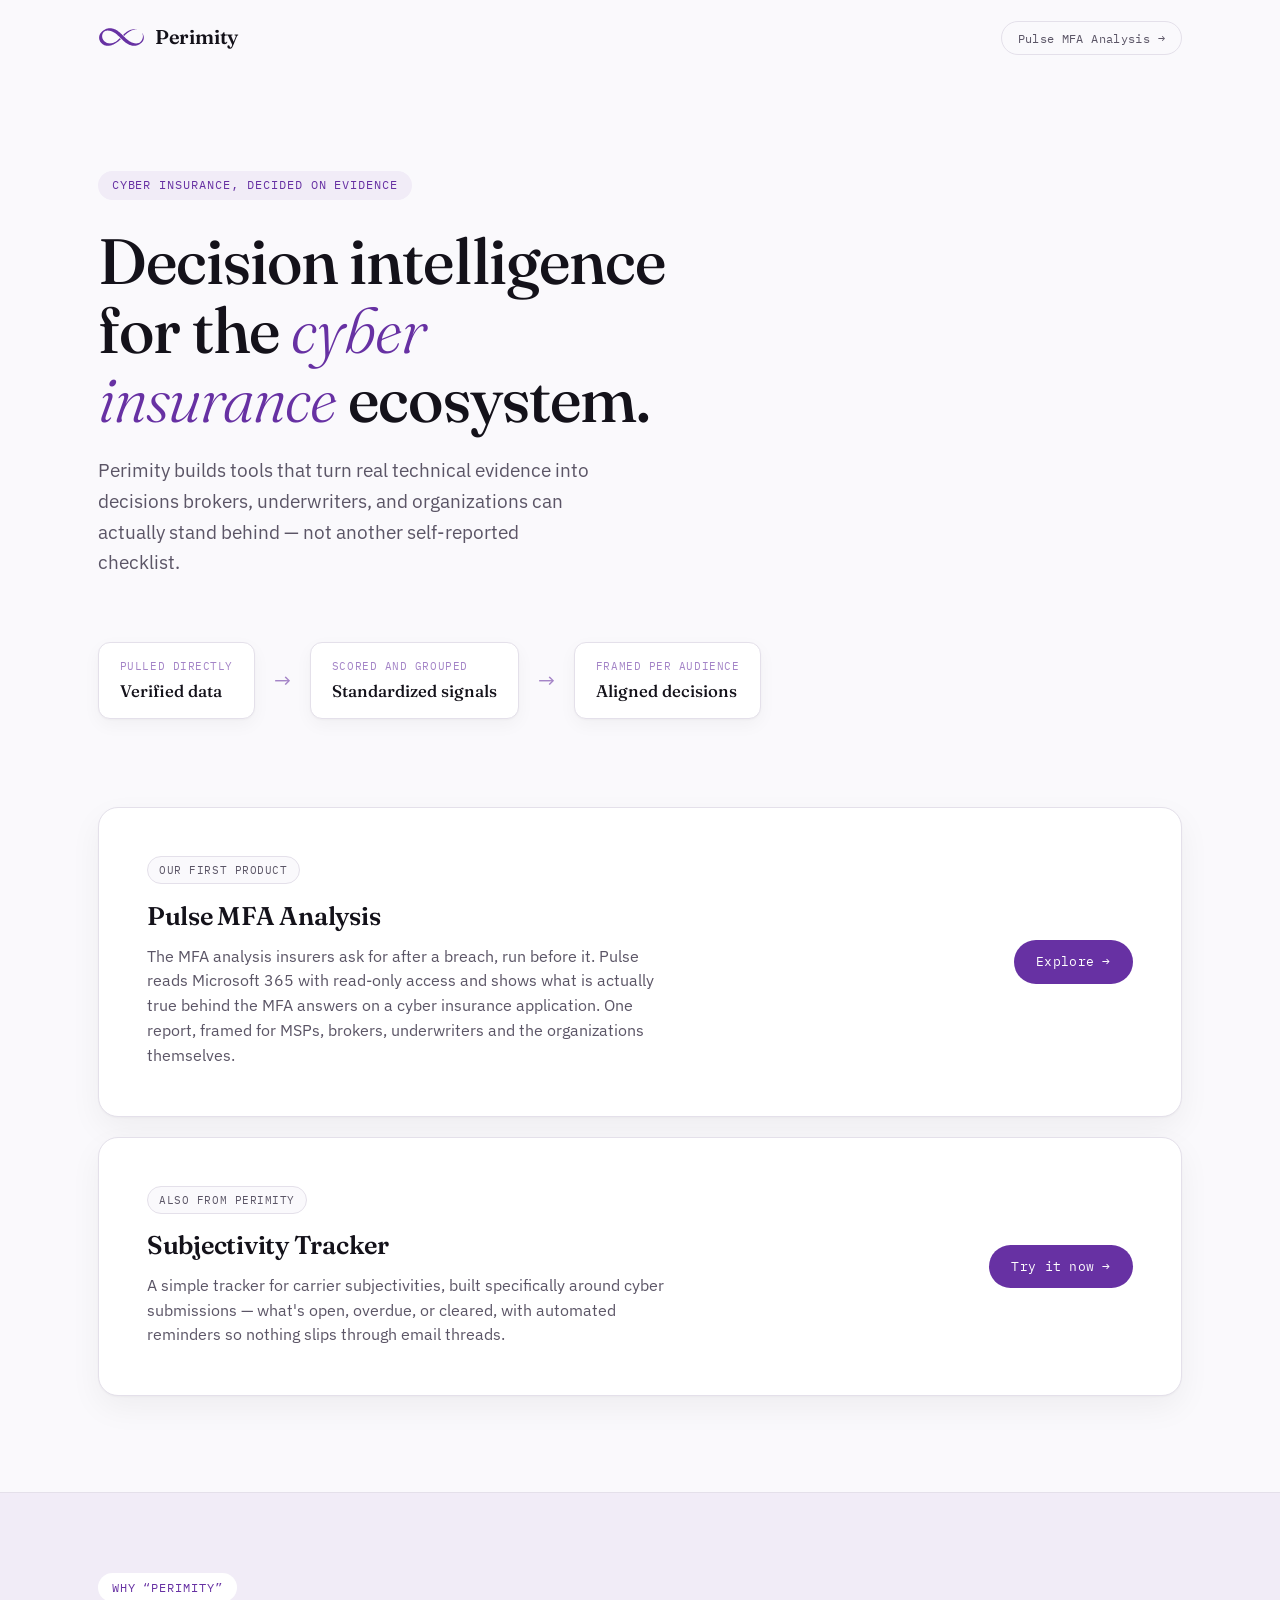
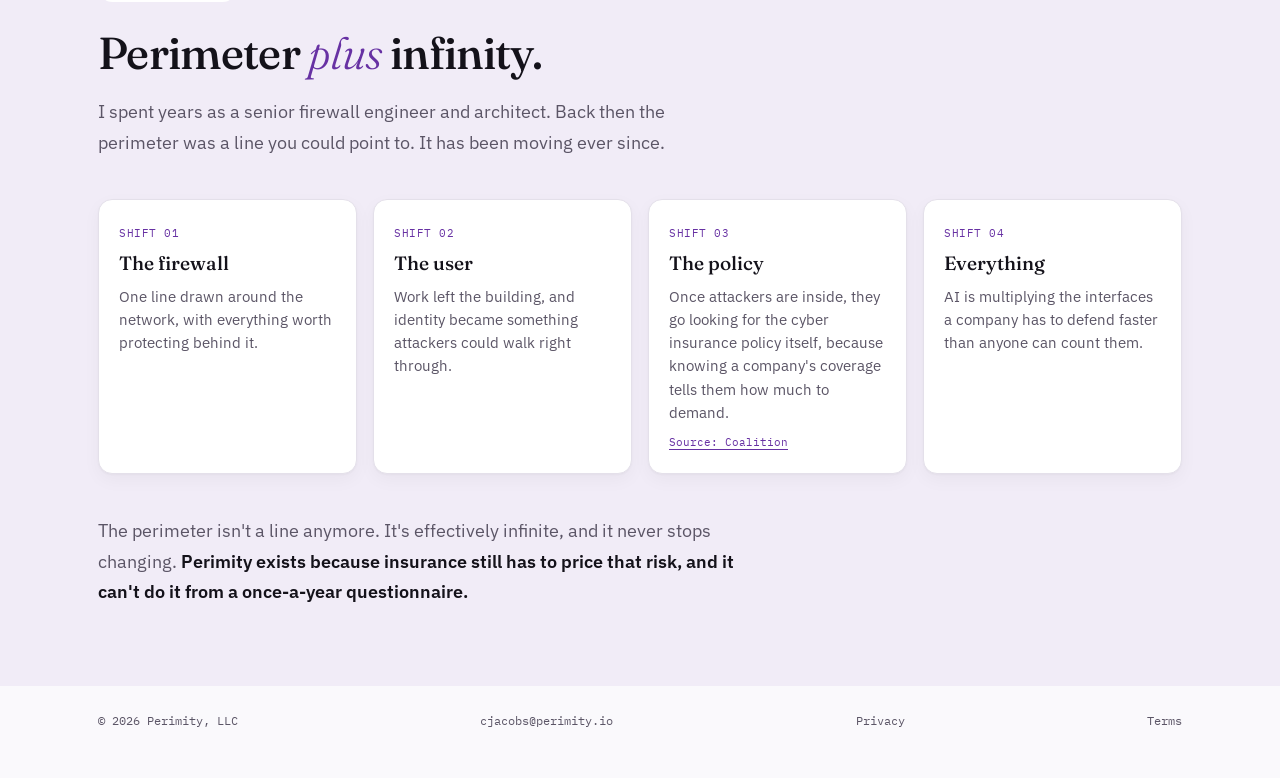
==== index.html @ bc324560 "Add privacy statement and terms of service pages perimity.io/privacy and perimity.io/terms, for the " ====
<!DOCTYPE html>
<html lang="en">
<head>
<meta charset="UTF-8">
<meta name="viewport" content="width=device-width, initial-scale=1.0">
<title>Perimity — Decision intelligence for the cyber insurance ecosystem</title>
<meta name="description" content="Perimity builds decision intelligence products for the cyber insurance ecosystem. Our first product is Pulse.">
<link rel="icon" type="image/svg+xml" href="assets/favicon.svg">
<link rel="preconnect" href="https://fonts.googleapis.com">
<link href="https://fonts.googleapis.com/css2?family=Fraunces:ital,opsz,wght@0,9..144,300;0,9..144,500;0,9..144,600;1,9..144,300&family=IBM+Plex+Sans:wght@400;500;600&family=IBM+Plex+Mono:wght@500;600&display=swap" rel="stylesheet">
<style>
  :root {
    --color-bg: #faf9fc;
    --color-surface: #ffffff;
    --color-ink: #14121a;
    --color-ink-soft: #5b5566;
    --color-purple-deep: #6731a3;
    --color-purple-light: #a484c7;
    --color-purple-wash: #f1ecf7;
    --color-line: #e4e0ea;
    --color-good: #2fae6b;

    --font-display: "Fraunces", Georgia, serif;
    --font-body: "IBM Plex Sans", -apple-system, sans-serif;
    --font-mono: "IBM Plex Mono", ui-monospace, monospace;
  }

  * { box-sizing: border-box; margin: 0; padding: 0; }

  html { scroll-behavior: smooth; }

  body {
    background: var(--color-bg);
    color: var(--color-ink);
    font-family: var(--font-body);
    line-height: 1.5;
    -webkit-font-smoothing: antialiased;
  }

  a { color: inherit; }

  :focus-visible {
    outline: 2px solid var(--color-purple-deep);
    outline-offset: 2px;
  }

  @media (prefers-reduced-motion: reduce) {
    * { animation: none !important; transition: none !important; }
  }

  /* ---------------- Header ---------------- */

  header {
    display: flex;
    align-items: center;
    justify-content: space-between;
    padding: 1.4rem clamp(1.25rem, 4vw, 3rem);
    max-width: 1180px;
    margin-inline: auto;
  }

  .brand {
    display: flex;
    align-items: center;
    gap: 0.55rem;
    text-decoration: none;
  }

  .brand-mark { width: 48px; height: 20px; display: block; }

  .brand-name {
    font-family: var(--font-display);
    font-weight: 600;
    font-size: 1.25rem;
    letter-spacing: -0.01em;
  }

  nav a {
    font-family: var(--font-mono);
    font-size: 0.78rem;
    letter-spacing: 0.03em;
    text-decoration: none;
    color: var(--color-ink-soft);
    padding: 0.5rem 1rem;
    border: 1px solid var(--color-line);
    border-radius: 999px;
    transition: border-color 0.15s ease, color 0.15s ease;
  }

  nav a:hover {
    border-color: var(--color-purple-light);
    color: var(--color-purple-deep);
  }

  /* ---------------- Hero ---------------- */

  .hero {
    max-width: 1180px;
    margin-inline: auto;
    padding: clamp(3rem, 8vw, 6rem) clamp(1.25rem, 4vw, 3rem) clamp(2rem, 5vw, 3.5rem);
  }

  .eyebrow {
    display: inline-block;
    font-family: var(--font-mono);
    font-size: 0.75rem;
    letter-spacing: 0.08em;
    text-transform: uppercase;
    color: var(--color-purple-deep);
    background: var(--color-purple-wash);
    padding: 0.35rem 0.85rem;
    border-radius: 999px;
    margin-bottom: 1.6rem;
  }

  h1 {
    font-family: var(--font-display);
    font-weight: 500;
    font-size: clamp(2.4rem, 6vw, 4rem);
    line-height: 1.08;
    letter-spacing: -0.015em;
    max-width: 14ch;
  }

  h1 em {
    font-style: italic;
    font-weight: 300;
    color: var(--color-purple-deep);
  }

  .hero-sub {
    margin-top: 1.4rem;
    font-size: clamp(1.05rem, 1.6vw, 1.2rem);
    color: var(--color-ink-soft);
    max-width: 46ch;
    line-height: 1.6;
  }

  /* ---------------- Signature flow diagram ---------------- */

  .flow {
    margin-top: clamp(2.5rem, 6vw, 4rem);
    display: flex;
    align-items: center;
    gap: clamp(0.5rem, 2vw, 1.2rem);
    flex-wrap: wrap;
  }

  .flow-step {
    background: var(--color-surface);
    border: 1px solid var(--color-line);
    border-radius: 12px;
    padding: 0.9rem 1.3rem;
    box-shadow: 0 1px 2px rgba(20,18,26,0.03), 0 6px 18px rgba(20,18,26,0.04);
  }

  .flow-step p:first-child {
    font-family: var(--font-mono);
    font-size: 0.68rem;
    letter-spacing: 0.05em;
    text-transform: uppercase;
    color: var(--color-purple-light);
    margin-bottom: 0.3rem;
  }

  .flow-step p:last-child {
    font-family: var(--font-display);
    font-weight: 500;
    font-size: 1.05rem;
    color: var(--color-ink);
  }

  .flow-arrow {
    color: var(--color-purple-light);
    font-size: 1.3rem;
    flex-shrink: 0;
  }

  /* ---------------- Product section ---------------- */

  .product-section {
    max-width: 1180px;
    margin-inline: auto;
    padding: clamp(1rem, 4vw, 2rem) clamp(1.25rem, 4vw, 3rem) clamp(4rem, 8vw, 6rem);
  }

  .product-card {
    background: var(--color-surface);
    border: 1px solid var(--color-line);
    border-radius: 20px;
    padding: clamp(1.8rem, 4vw, 3rem);
    display: grid;
    grid-template-columns: 1fr auto;
    align-items: center;
    gap: clamp(1rem, 3vw, 2.2rem);
    box-shadow: 0 1px 2px rgba(20,18,26,0.03), 0 12px 32px rgba(20,18,26,0.05);
  }

  .product-card + .product-card {
    margin-top: 1.25rem;
  }

  .product-badge {
    display: inline-block;
    font-family: var(--font-mono);
    font-size: 0.68rem;
    letter-spacing: 0.05em;
    text-transform: uppercase;
    color: var(--color-ink-soft);
    background: var(--color-bg);
    border: 1px solid var(--color-line);
    padding: 0.3rem 0.7rem;
    border-radius: 999px;
    white-space: nowrap;
    margin-bottom: 0.8rem;
  }

  .product-copy h2 {
    font-family: var(--font-display);
    font-weight: 600;
    font-size: 1.6rem;
    letter-spacing: -0.01em;
  }

  .product-copy p {
    margin-top: 0.5rem;
    color: var(--color-ink-soft);
    max-width: 52ch;
    line-height: 1.55;
  }

  .cta {
    display: inline-flex;
    align-items: center;
    gap: 0.4rem;
    font-family: var(--font-mono);
    font-size: 0.82rem;
    letter-spacing: 0.02em;
    text-decoration: none;
    color: #fff;
    background: var(--color-purple-deep);
    padding: 0.75rem 1.4rem;
    border-radius: 999px;
    white-space: nowrap;
    transition: background 0.15s ease, transform 0.15s ease;
  }

  .cta:hover {
    background: #57298a;
    transform: translateY(-1px);
  }

  @media (max-width: 700px) {
    .product-card {
      grid-template-columns: 1fr;
      text-align: left;
    }
    .cta { justify-self: start; }
  }

  /* ---------------- Why Perimity ---------------- */

  .story {
    background: var(--color-purple-wash);
    border-top: 1px solid var(--color-line);
  }

  .story-inner {
    max-width: 1180px;
    margin-inline: auto;
    padding: clamp(3rem, 7vw, 5rem) clamp(1.25rem, 4vw, 3rem);
  }

  .story .eyebrow { background: var(--color-surface); }

  .story h2 {
    font-family: var(--font-display);
    font-weight: 500;
    font-size: clamp(1.9rem, 4.5vw, 2.8rem);
    line-height: 1.1;
    letter-spacing: -0.015em;
  }

  .story h2 em {
    font-style: italic;
    font-weight: 300;
    color: var(--color-purple-deep);
  }

  .story-text {
    margin-top: 1.2rem;
    font-size: clamp(1.02rem, 1.5vw, 1.15rem);
    color: var(--color-ink-soft);
    max-width: 58ch;
    line-height: 1.65;
  }

  .story-text strong { color: var(--color-ink); font-weight: 600; }

  .shifts + .story-text { margin-top: clamp(1.8rem, 4vw, 2.6rem); }

  .shifts {
    list-style: none;
    margin-top: clamp(1.8rem, 4vw, 2.6rem);
    display: grid;
    grid-template-columns: repeat(4, 1fr);
    gap: 1rem;
  }

  .shift {
    background: var(--color-surface);
    border: 1px solid var(--color-line);
    border-radius: 14px;
    padding: 1.2rem 1.25rem 1.3rem;
    box-shadow: 0 1px 2px rgba(20,18,26,0.03), 0 6px 18px rgba(20,18,26,0.04);
  }

  .shift-num {
    font-family: var(--font-mono);
    font-size: 0.68rem;
    letter-spacing: 0.05em;
    text-transform: uppercase;
    color: var(--color-purple-deep);
  }

  .shift h3 {
    font-family: var(--font-display);
    font-weight: 500;
    font-size: 1.2rem;
    margin-top: 0.35rem;
  }

  .shift p {
    margin-top: 0.45rem;
    font-size: 0.94rem;
    color: var(--color-ink-soft);
    line-height: 1.55;
  }

  .shift-source {
    display: inline-block;
    margin-top: 0.6rem;
    font-family: var(--font-mono);
    font-size: 0.7rem;
    color: var(--color-purple-deep);
    text-underline-offset: 3px;
  }

  @media (max-width: 960px) {
    .shifts { grid-template-columns: repeat(2, 1fr); }
  }

  @media (max-width: 560px) {
    .shifts { grid-template-columns: 1fr; }
  }

  /* ---------------- Footer ---------------- */

  footer {
    max-width: 1180px;
    margin-inline: auto;
    padding: 1.6rem clamp(1.25rem, 4vw, 3rem) 3rem;
    display: flex;
    align-items: center;
    justify-content: space-between;
    flex-wrap: wrap;
    gap: 0.8rem;
    font-family: var(--font-mono);
    font-size: 0.76rem;
    color: var(--color-ink-soft);
  }

  footer a {
    text-decoration: none;
    color: var(--color-ink-soft);
    transition: color 0.15s ease;
  }

  footer a:hover { color: var(--color-purple-deep); }
</style>
</head>
<body>

  <header>
    <a class="brand" href="#">
      <img class="brand-mark" src="assets/perimity-mark.svg" alt="" width="48" height="20">
      <span class="brand-name">Perimity</span>
    </a>
    <nav>
      <a href="pulse/mfa-analysis/">Pulse MFA Analysis →</a>
    </nav>
  </header>

  <section class="hero">
    <span class="eyebrow">Cyber insurance, decided on evidence</span>
    <h1>Decision intelligence for the <em>cyber insurance</em> ecosystem.</h1>
    <p class="hero-sub">
      Perimity builds tools that turn real technical evidence into decisions brokers, underwriters,
      and organizations can actually stand behind — not another self-reported checklist.
    </p>

    <div class="flow" aria-label="How Perimity works: verified data becomes standardized signals, framed for each decision">
      <div class="flow-step">
        <p>Pulled directly</p>
        <p>Verified data</p>
      </div>
      <span class="flow-arrow" aria-hidden="true">→</span>
      <div class="flow-step">
        <p>Scored and grouped</p>
        <p>Standardized signals</p>
      </div>
      <span class="flow-arrow" aria-hidden="true">→</span>
      <div class="flow-step">
        <p>Framed per audience</p>
        <p>Aligned decisions</p>
      </div>
    </div>
  </section>

  <section class="product-section">
    <div class="product-card">
      <div class="product-copy">
        <span class="product-badge">Our first product</span>
        <h2>Pulse MFA Analysis</h2>
        <p>
          The MFA analysis insurers ask for after a breach, run before it. Pulse reads
          Microsoft 365 with read-only access and shows what is actually true behind the MFA
          answers on a cyber insurance application. One report, framed for MSPs, brokers,
          underwriters and the organizations themselves.
        </p>
      </div>
      <a class="cta" href="pulse/mfa-analysis/">Explore →</a>
    </div>

    <div class="product-card">
      <div class="product-copy">
        <span class="product-badge">Also from Perimity</span>
        <h2>Subjectivity Tracker</h2>
        <p>
          A simple tracker for carrier subjectivities, built specifically around cyber
          submissions — what's open, overdue, or cleared, with automated reminders so
          nothing slips through email threads.
        </p>
      </div>
      <a class="cta" href="https://tracker.perimity.io" target="_blank" rel="noopener">Try it now →</a>
    </div>
  </section>

  <section class="story" id="why-perimity">
    <div class="story-inner">
      <span class="eyebrow">Why &ldquo;Perimity&rdquo;</span>
      <h2>Perimeter <em>plus</em> infinity.</h2>
      <p class="story-text">
        I spent years as a senior firewall engineer and architect. Back then the perimeter was a
        line you could point to. It has been moving ever since.
      </p>

      <ol class="shifts">
        <li class="shift">
          <span class="shift-num">Shift 01</span>
          <h3>The firewall</h3>
          <p>One line drawn around the network, with everything worth protecting behind it.</p>
        </li>
        <li class="shift">
          <span class="shift-num">Shift 02</span>
          <h3>The user</h3>
          <p>Work left the building, and identity became something attackers could walk right through.</p>
        </li>
        <li class="shift">
          <span class="shift-num">Shift 03</span>
          <h3>The policy</h3>
          <p>
            Once attackers are inside, they go looking for the cyber insurance policy itself,
            because knowing a company's coverage tells them how much to demand.
          </p>
          <a class="shift-source" href="https://www.coalitioninc.com/blog/cyber-insurance/how-hackers-leverage-insurance-details-in-ransomware-attacks" target="_blank" rel="noopener">Source: Coalition</a>
        </li>
        <li class="shift">
          <span class="shift-num">Shift 04</span>
          <h3>Everything</h3>
          <p>AI is multiplying the interfaces a company has to defend faster than anyone can count them.</p>
        </li>
      </ol>

      <p class="story-text">
        The perimeter isn't a line anymore. It's effectively infinite, and it never stops changing.
        <strong>Perimity exists because insurance still has to price that risk, and it can't do it
        from a once-a-year questionnaire.</strong>
      </p>
    </div>
  </section>

  <footer>
    <span>© 2026 Perimity, LLC</span>
    <a href="mailto:cjacobs@perimity.io">cjacobs@perimity.io</a>
    <a href="privacy/">Privacy</a>
    <a href="terms/">Terms</a>
  </footer>

</body>
</html>
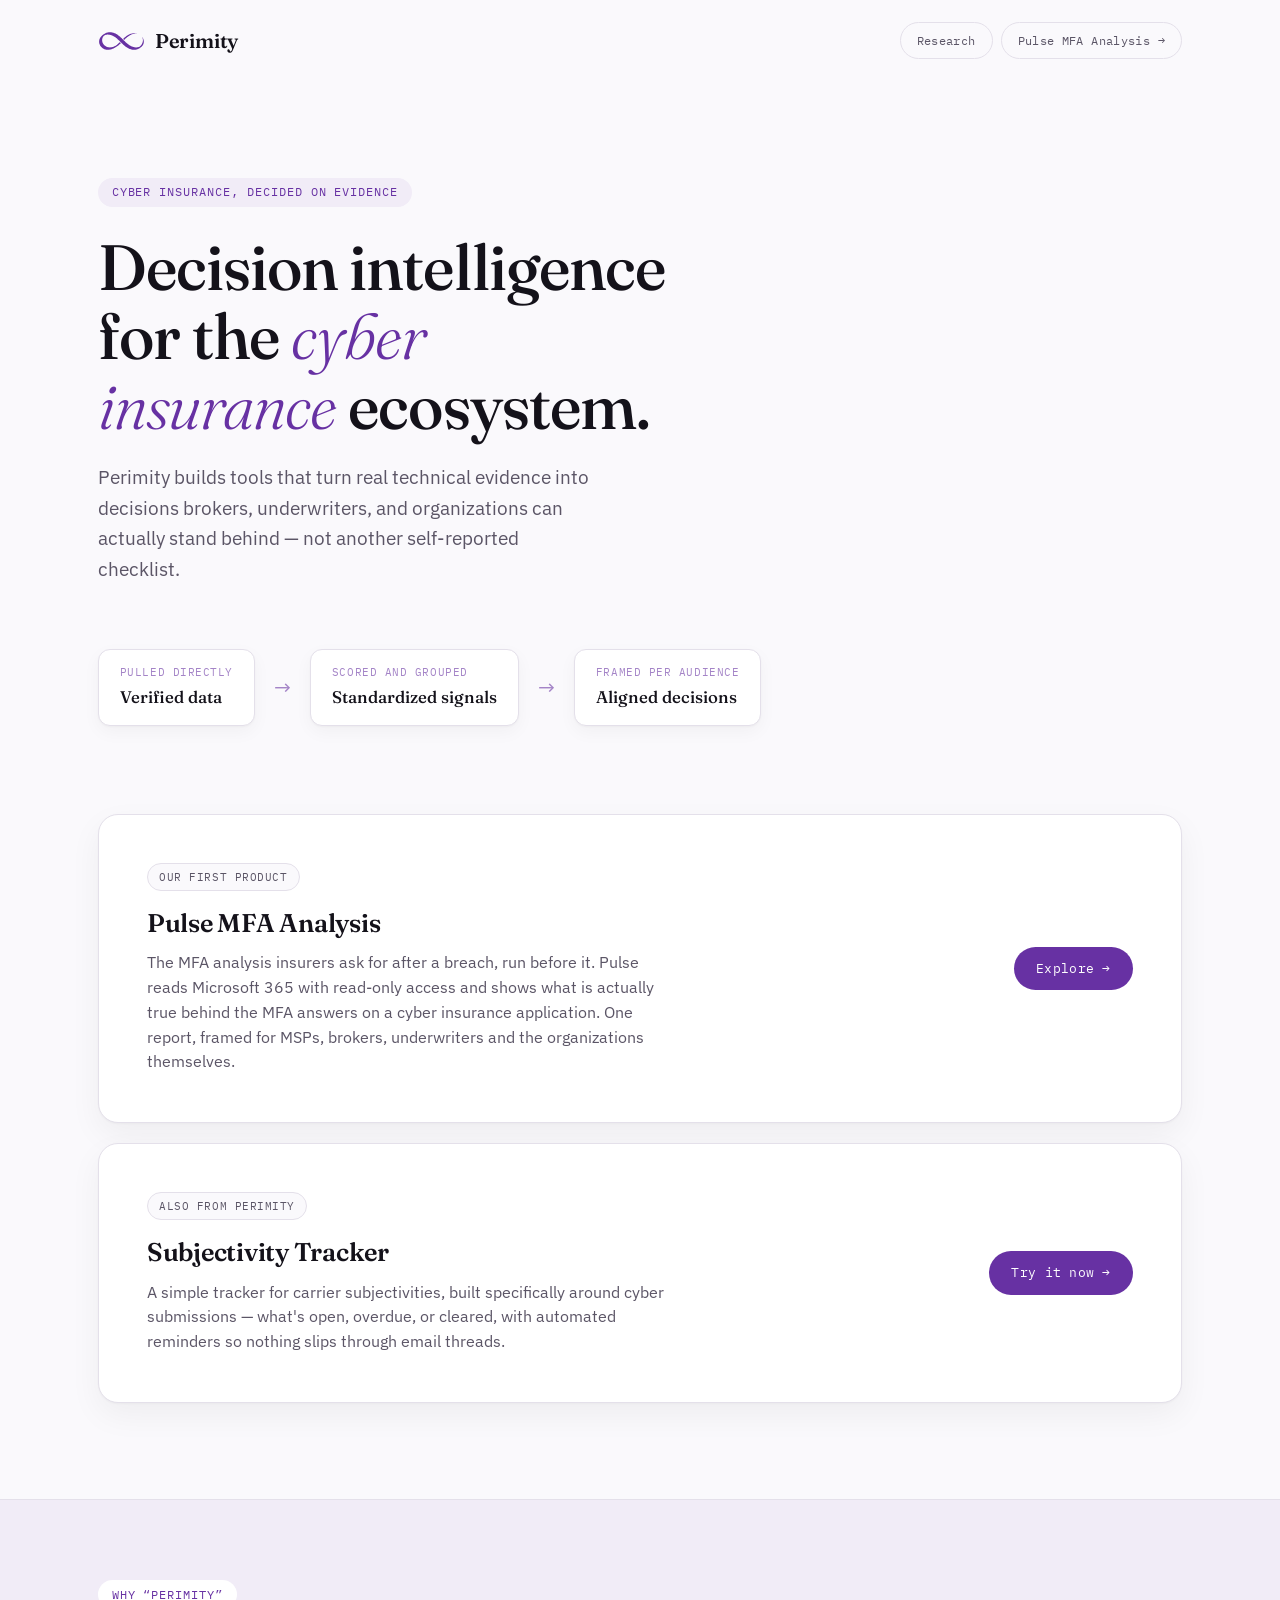
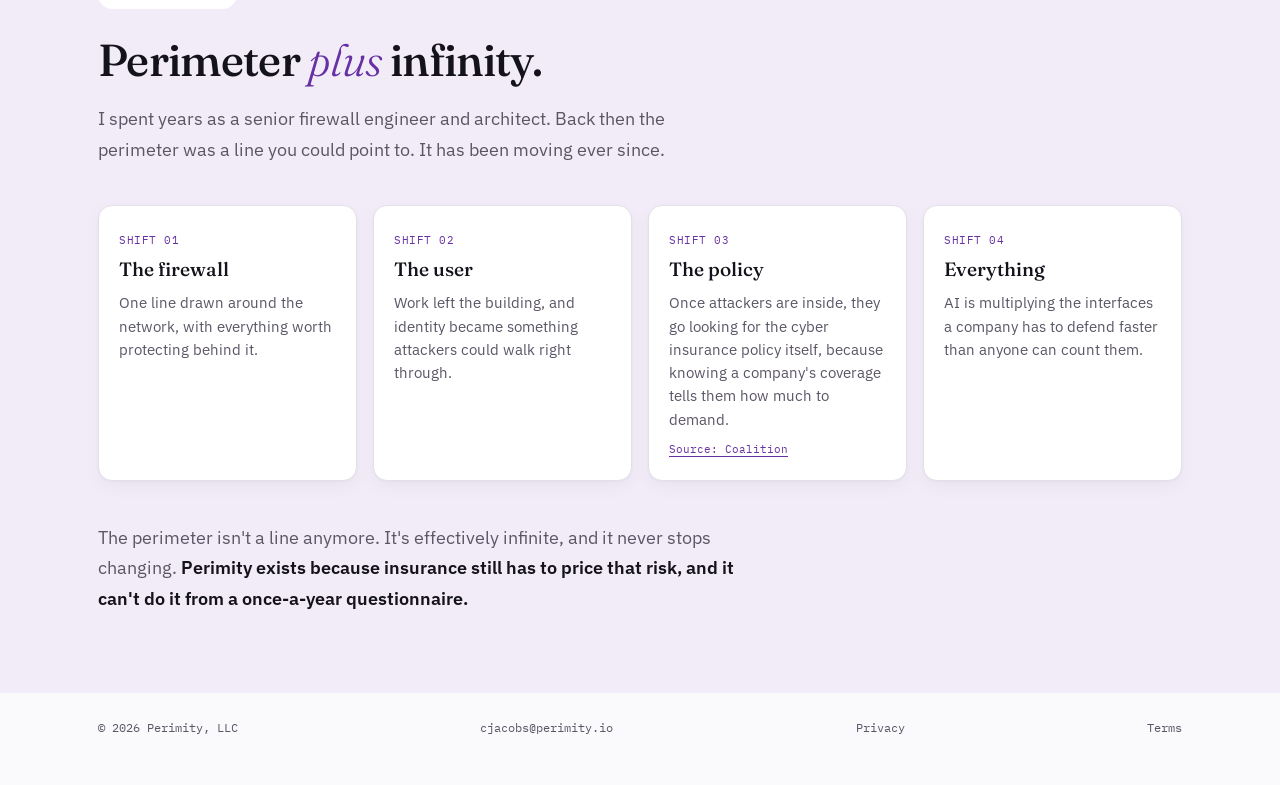
==== commit 683ed58f: "Add Perimity Research: application MFA tally and November lab notes /research/ landing page, "What c" ====
--- a/index.html
+++ b/index.html
@@ -75,6 +75,8 @@
     letter-spacing: -0.01em;
   }
 
+  nav { display: flex; gap: 0.5rem; flex-wrap: wrap; justify-content: flex-end; }
+
   nav a {
     font-family: var(--font-mono);
     font-size: 0.78rem;
@@ -387,6 +389,7 @@
       <span class="brand-name">Perimity</span>
     </a>
     <nav>
+      <a href="research/">Research</a>
       <a href="pulse/mfa-analysis/">Pulse MFA Analysis →</a>
     </nav>
   </header>
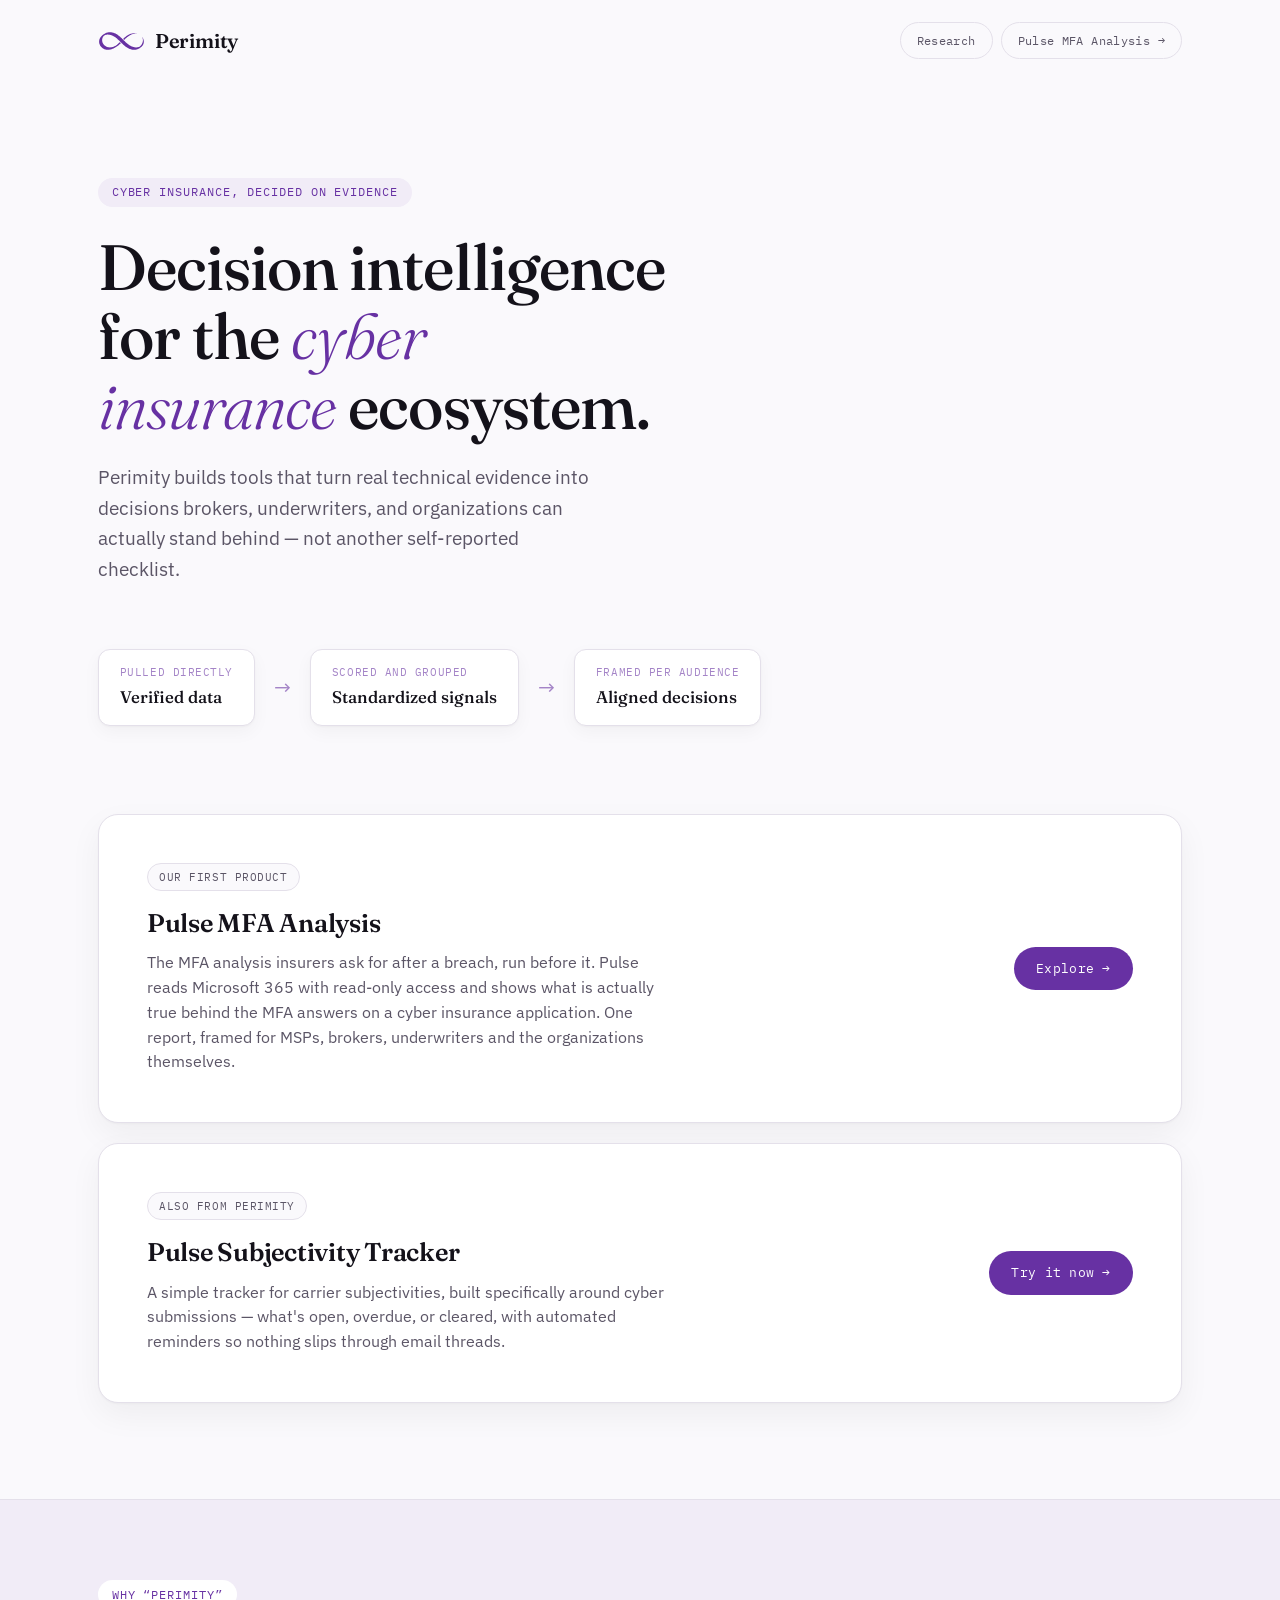
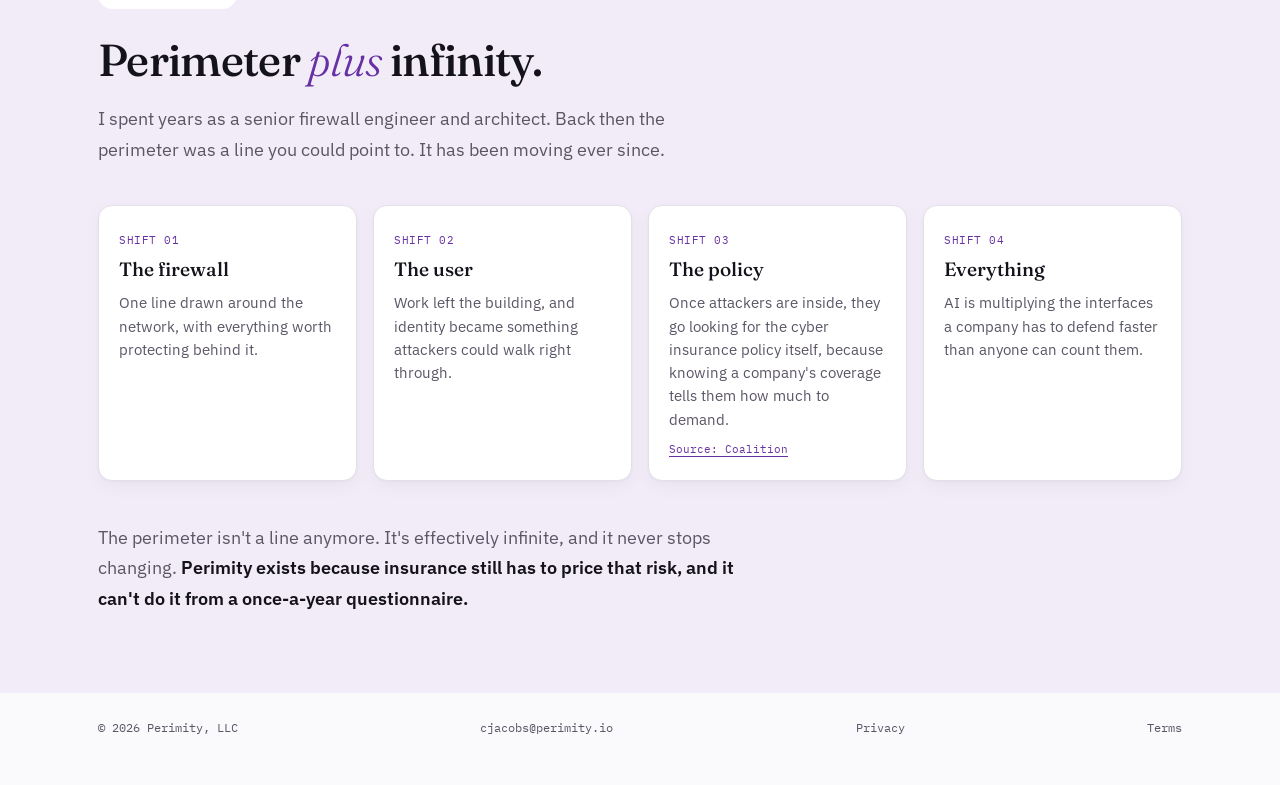
==== commit 6a8f5f08: "Walkthrough form: work email only; Pulse Subjectivity Tracker naming Personal mailbox domains (Gmail" ====
--- a/index.html
+++ b/index.html
@@ -438,7 +438,7 @@
     <div class="product-card">
       <div class="product-copy">
         <span class="product-badge">Also from Perimity</span>
-        <h2>Subjectivity Tracker</h2>
+        <h2>Pulse Subjectivity Tracker</h2>
         <p>
           A simple tracker for carrier subjectivities, built specifically around cyber
           submissions — what's open, overdue, or cleared, with automated reminders so
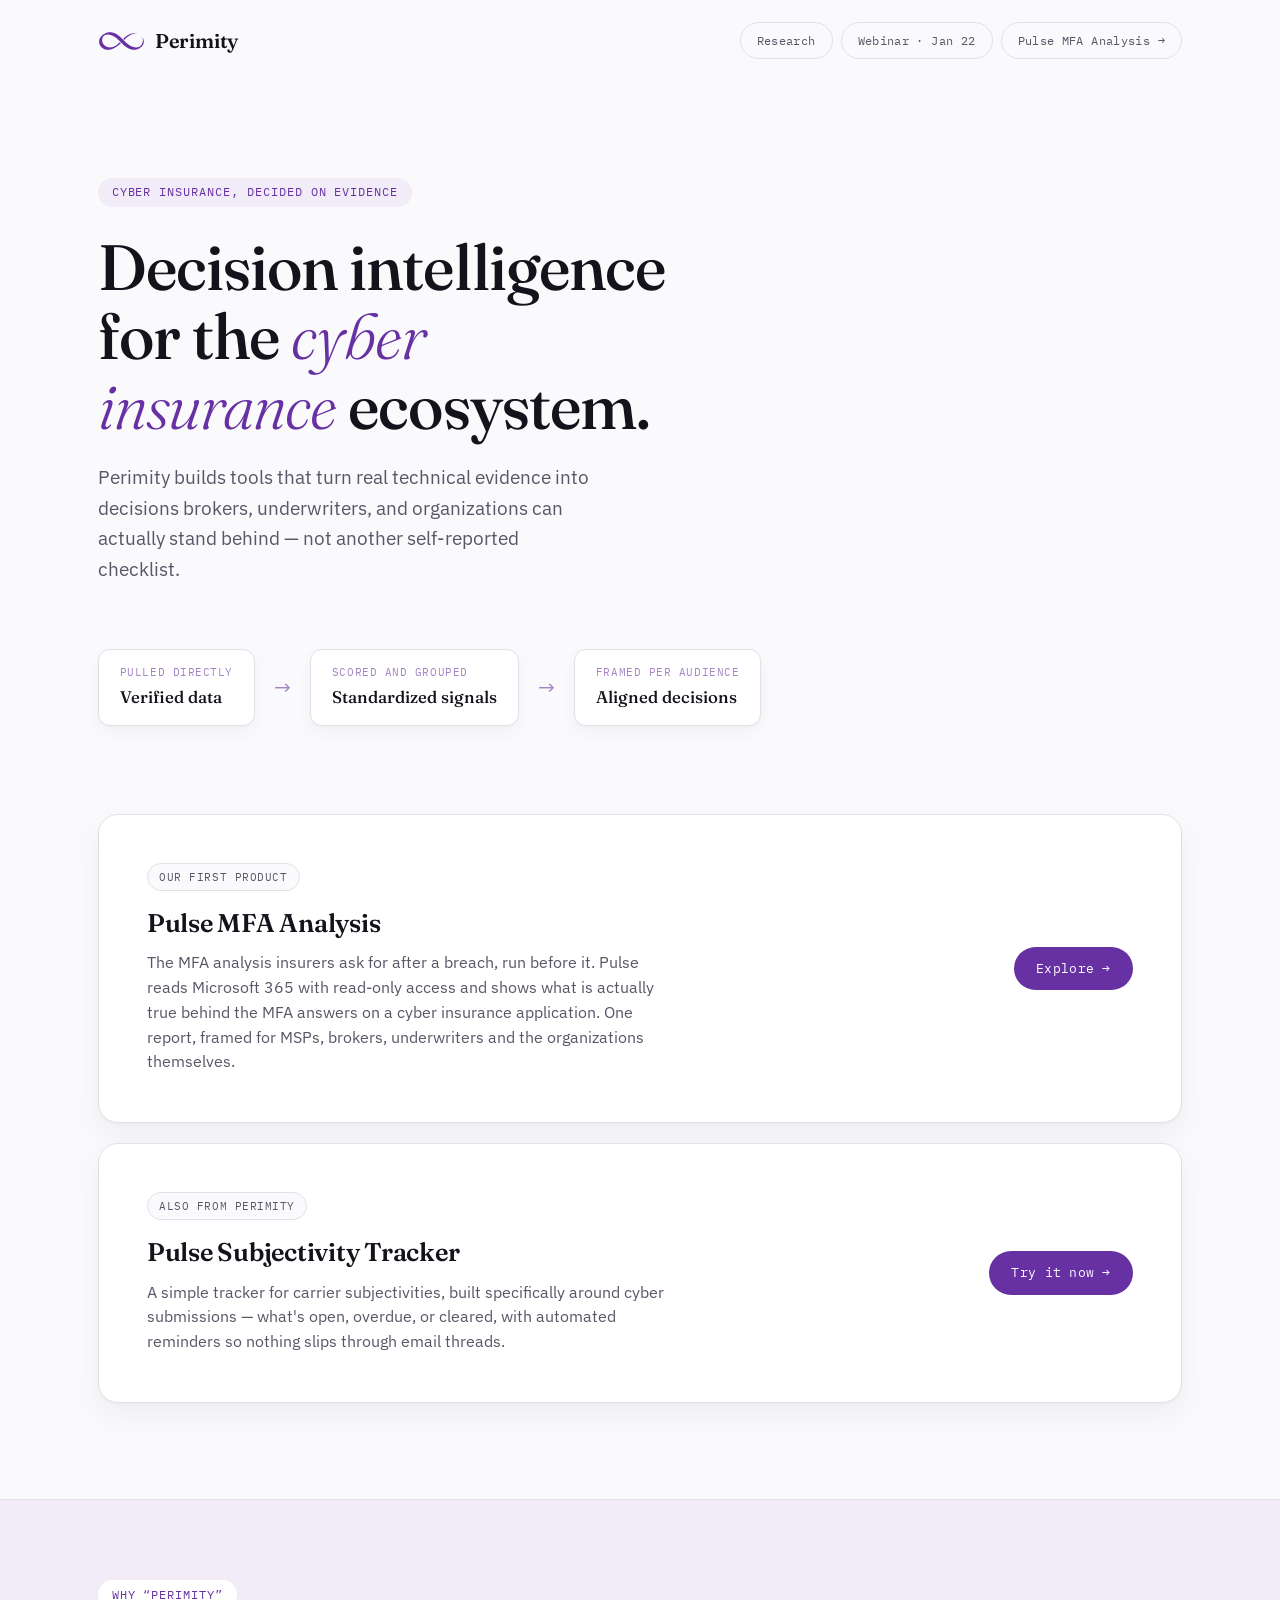
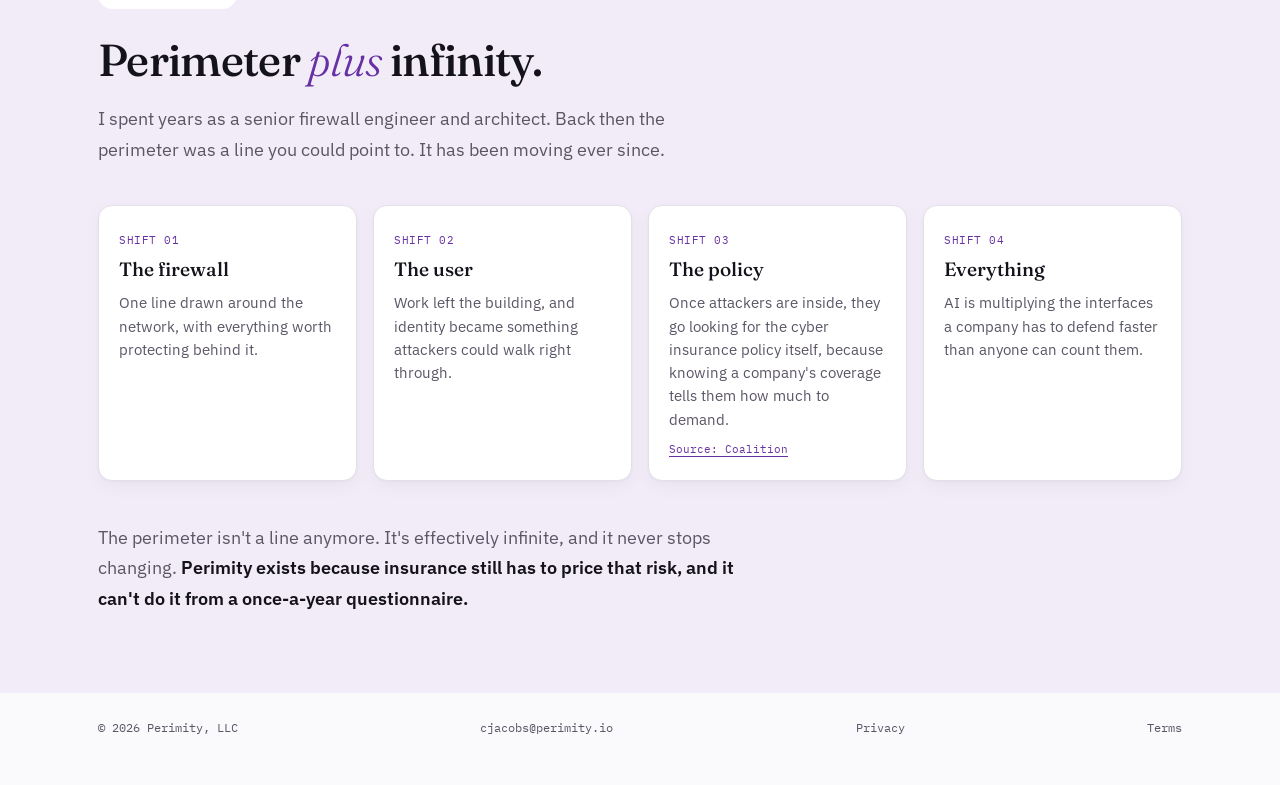
==== commit f21f6ecc: "Add the Jan 22 webinar registration page perimity.io/webinar/: event details, hosts, and a registrat" ====
--- a/index.html
+++ b/index.html
@@ -390,6 +390,7 @@
     </a>
     <nav>
       <a href="research/">Research</a>
+      <a href="webinar/">Webinar · Jan 22</a>
       <a href="pulse/mfa-analysis/">Pulse MFA Analysis →</a>
     </nav>
   </header>
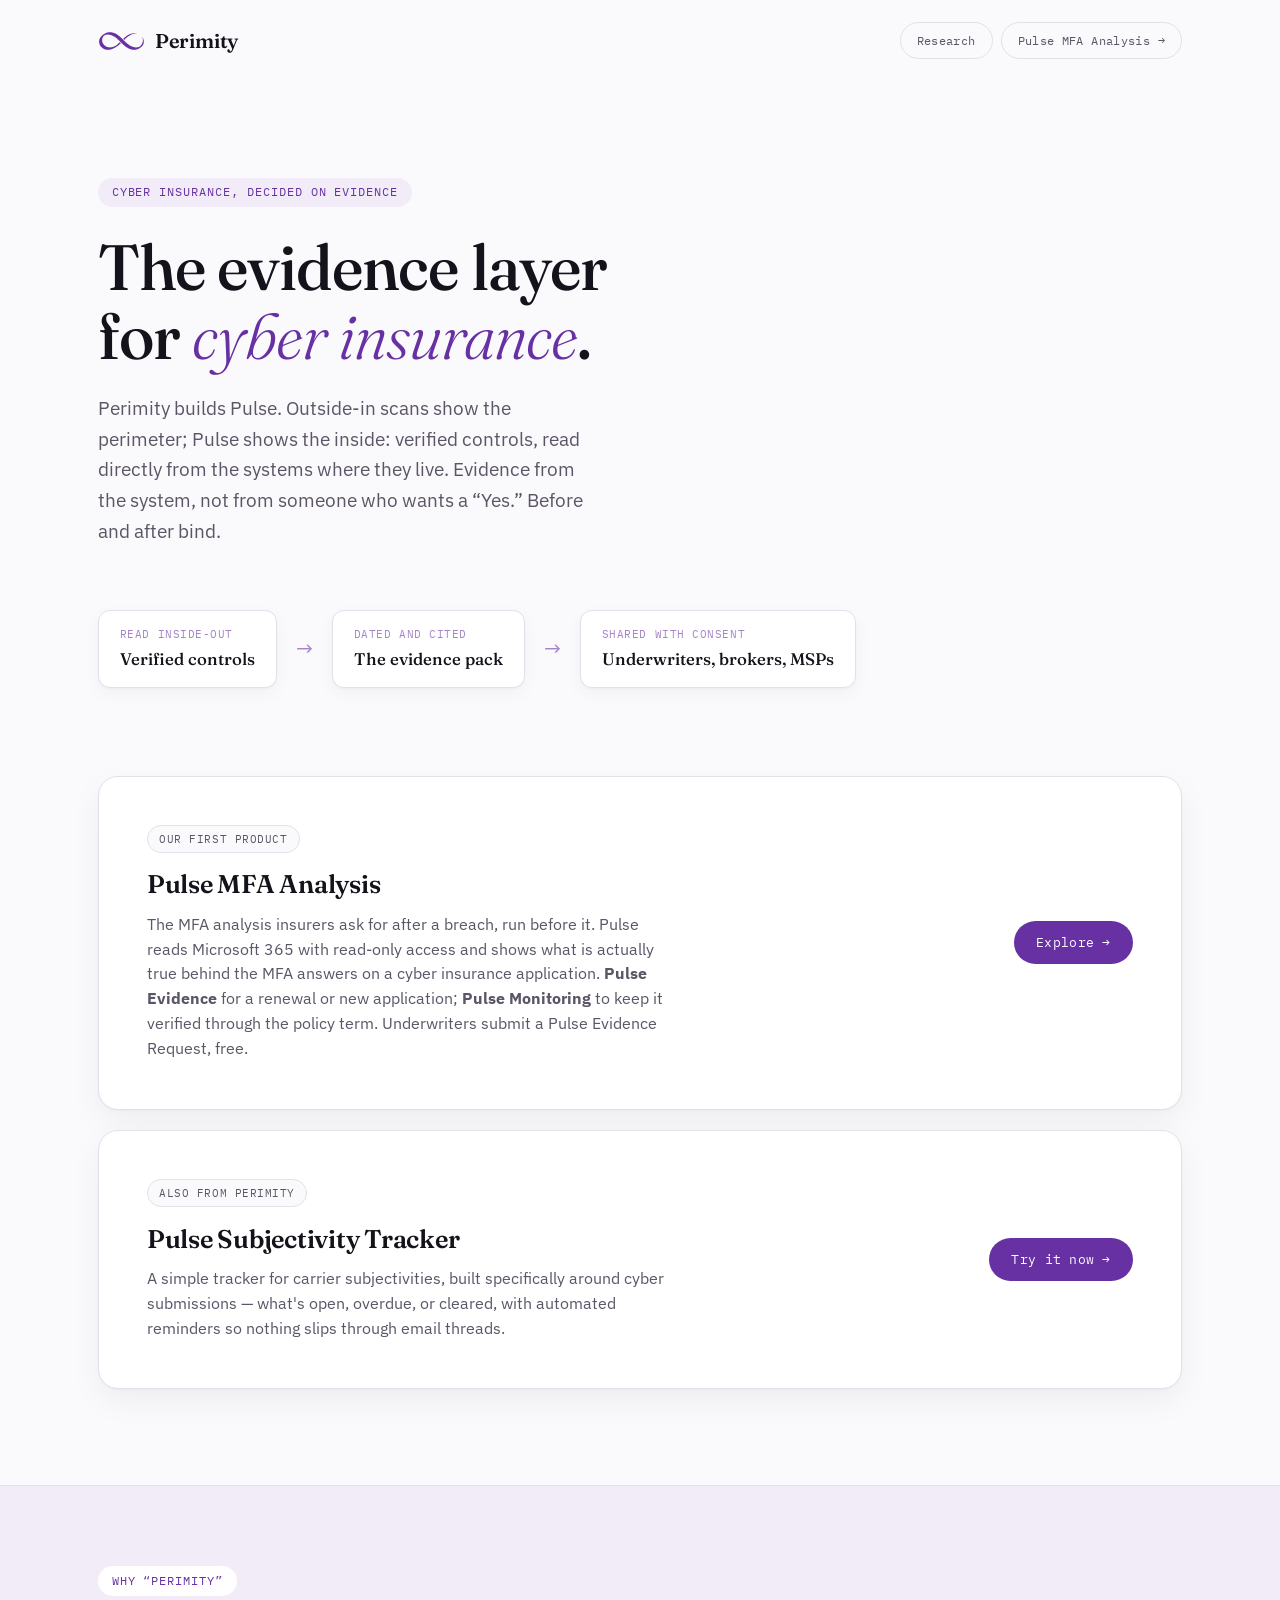
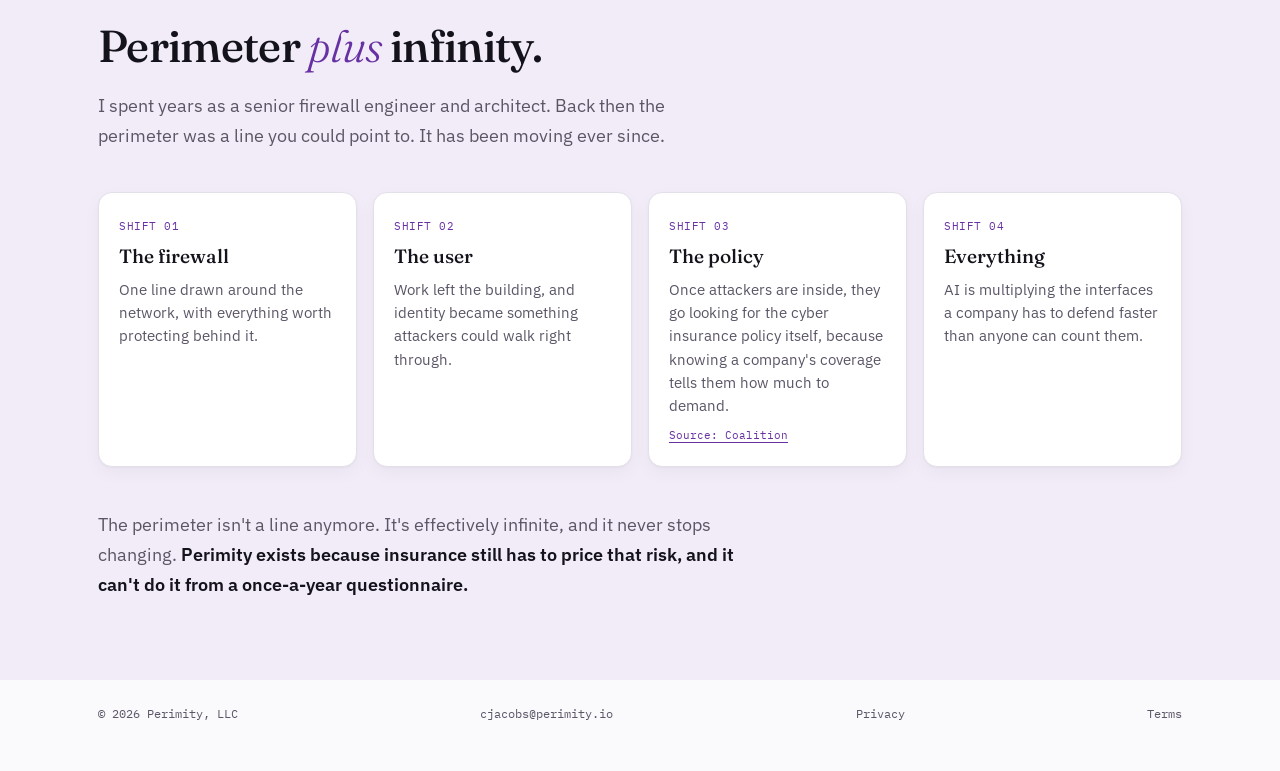
==== commit ab9f5397: "Site copy: Pulse as the evidence layer, inside-out wording, plan names Homepage: "The evidence layer" ====
--- a/index.html
+++ b/index.html
@@ -3,8 +3,8 @@
 <head>
 <meta charset="UTF-8">
 <meta name="viewport" content="width=device-width, initial-scale=1.0">
-<title>Perimity — Decision intelligence for the cyber insurance ecosystem</title>
-<meta name="description" content="Perimity builds decision intelligence products for the cyber insurance ecosystem. Our first product is Pulse.">
+<title>Perimity — Pulse, the evidence layer for cyber insurance</title>
+<meta name="description" content="Perimity builds Pulse, the evidence layer for cyber insurance: security controls read directly from the systems where they live, before and after bind.">
 <link rel="icon" type="image/svg+xml" href="assets/favicon.svg">
 <link rel="preconnect" href="https://fonts.googleapis.com">
 <link href="https://fonts.googleapis.com/css2?family=Fraunces:ital,opsz,wght@0,9..144,300;0,9..144,500;0,9..144,600;1,9..144,300&family=IBM+Plex+Sans:wght@400;500;600&family=IBM+Plex+Mono:wght@500;600&display=swap" rel="stylesheet">
@@ -390,33 +390,33 @@
     </a>
     <nav>
       <a href="research/">Research</a>
-      <a href="webinar/">Webinar · Jan 22</a>
       <a href="pulse/mfa-analysis/">Pulse MFA Analysis →</a>
     </nav>
   </header>
 
   <section class="hero">
     <span class="eyebrow">Cyber insurance, decided on evidence</span>
-    <h1>Decision intelligence for the <em>cyber insurance</em> ecosystem.</h1>
+    <h1>The evidence layer for <em>cyber insurance</em>.</h1>
     <p class="hero-sub">
-      Perimity builds tools that turn real technical evidence into decisions brokers, underwriters,
-      and organizations can actually stand behind — not another self-reported checklist.
+      Perimity builds Pulse. Outside-in scans show the perimeter; Pulse shows the inside:
+      verified controls, read directly from the systems where they live. Evidence from the
+      system, not from someone who wants a &ldquo;Yes.&rdquo; Before and after bind.
     </p>
 
-    <div class="flow" aria-label="How Perimity works: verified data becomes standardized signals, framed for each decision">
+    <div class="flow" aria-label="How Pulse works: controls are read inside-out, dated as evidence, and shared with consent">
       <div class="flow-step">
-        <p>Pulled directly</p>
-        <p>Verified data</p>
+        <p>Read inside-out</p>
+        <p>Verified controls</p>
       </div>
       <span class="flow-arrow" aria-hidden="true">→</span>
       <div class="flow-step">
-        <p>Scored and grouped</p>
-        <p>Standardized signals</p>
+        <p>Dated and cited</p>
+        <p>The evidence pack</p>
       </div>
       <span class="flow-arrow" aria-hidden="true">→</span>
       <div class="flow-step">
-        <p>Framed per audience</p>
-        <p>Aligned decisions</p>
+        <p>Shared with consent</p>
+        <p>Underwriters, brokers, MSPs</p>
       </div>
     </div>
   </section>
@@ -429,8 +429,9 @@
         <p>
           The MFA analysis insurers ask for after a breach, run before it. Pulse reads
           Microsoft 365 with read-only access and shows what is actually true behind the MFA
-          answers on a cyber insurance application. One report, framed for MSPs, brokers,
-          underwriters and the organizations themselves.
+          answers on a cyber insurance application. <b>Pulse Evidence</b> for a renewal or new
+          application; <b>Pulse Monitoring</b> to keep it verified through the policy term.
+          Underwriters submit a Pulse Evidence Request, free.
         </p>
       </div>
       <a class="cta" href="pulse/mfa-analysis/">Explore →</a>
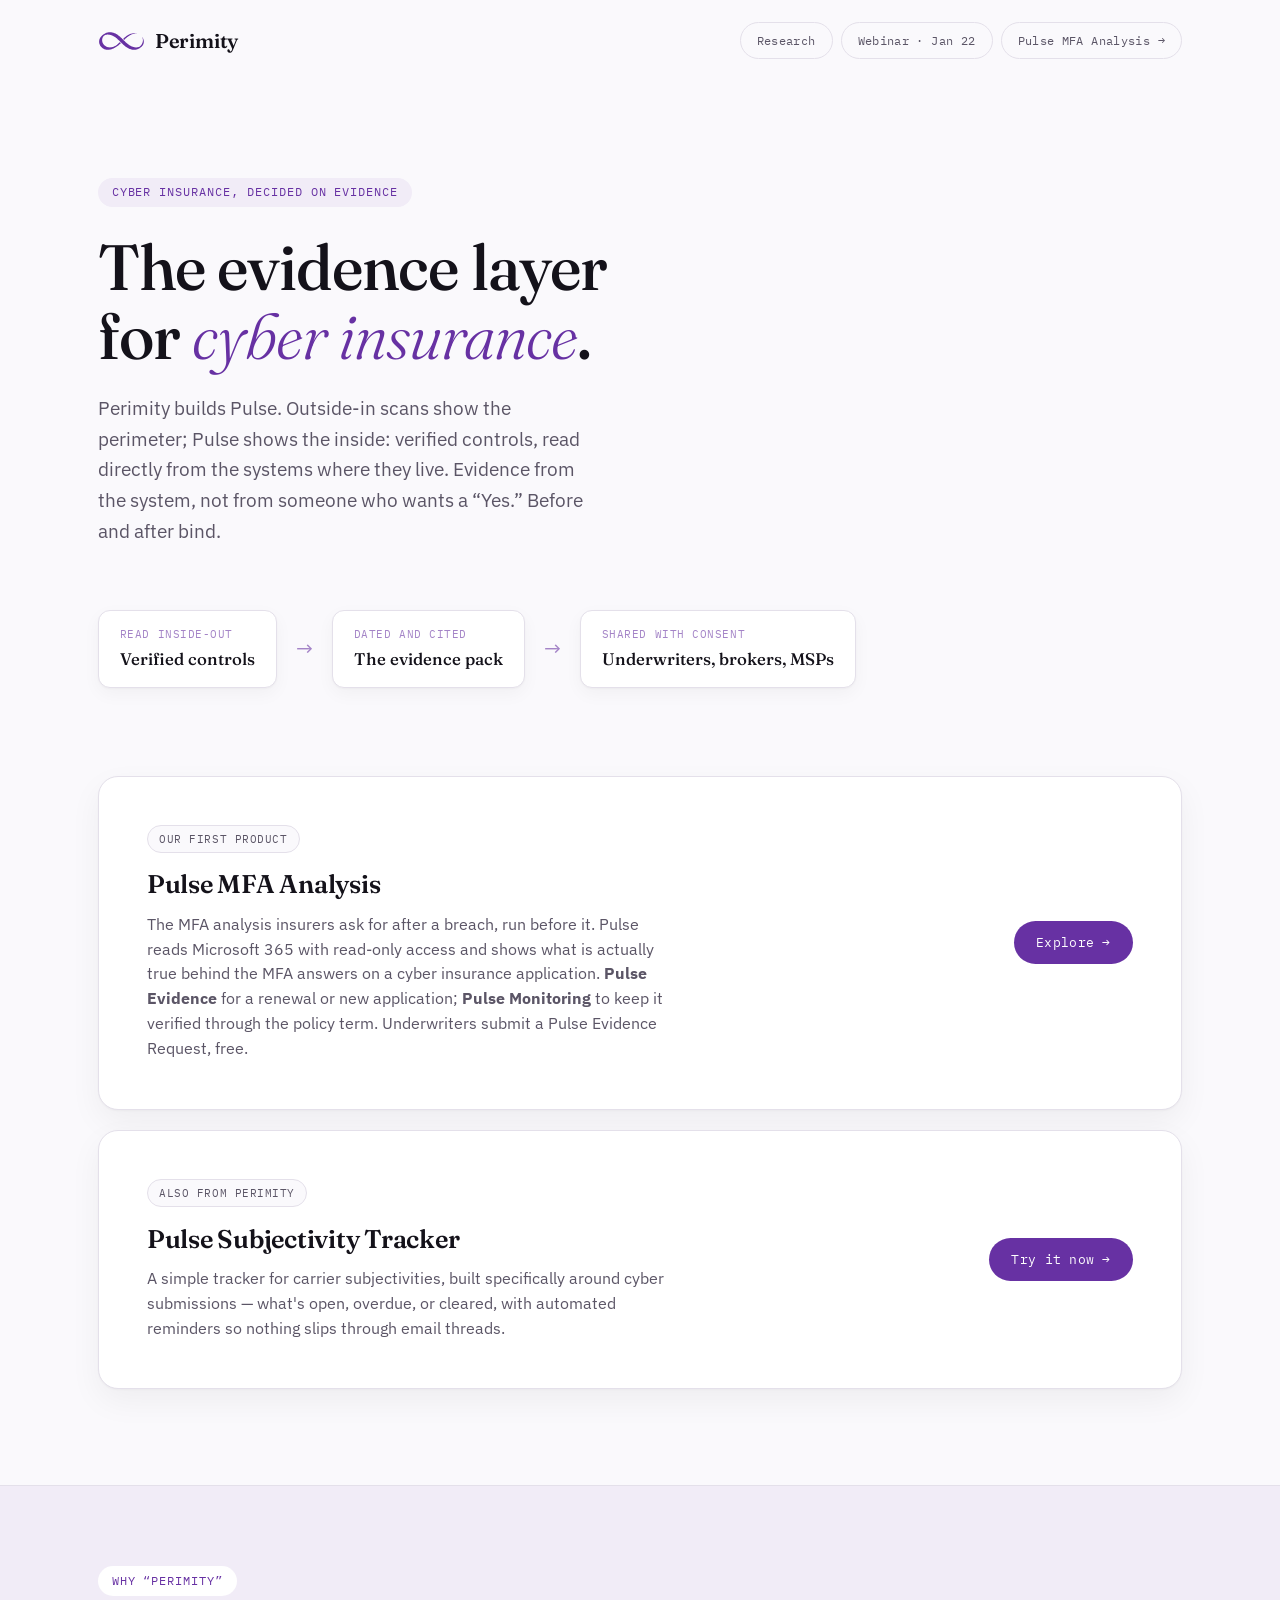
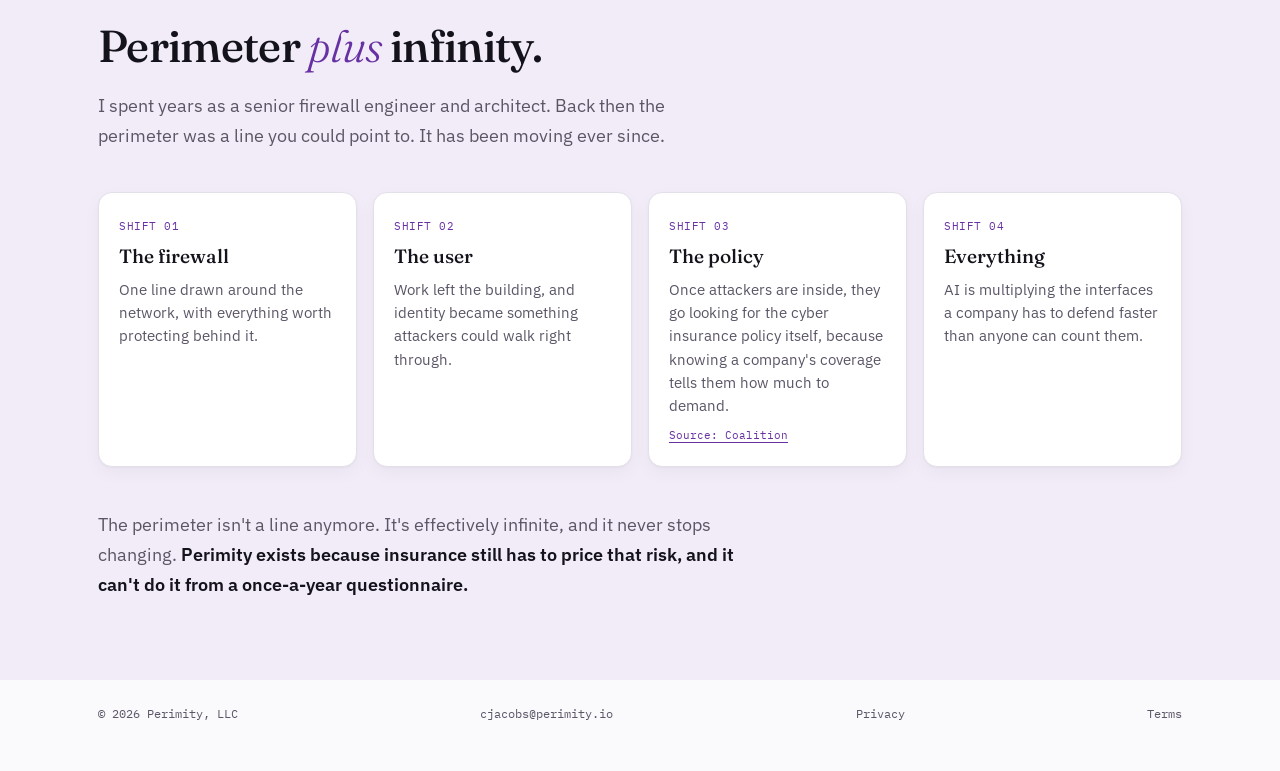
==== commit 59921e4a: "Merge f21f6ecc5e72a9c17d3ea232ed37f1b0caa2831b into d5888072fa5b9f615c5e1d084685536f19601377" ====
--- a/index.html
+++ b/index.html
@@ -390,6 +390,7 @@
     </a>
     <nav>
       <a href="research/">Research</a>
+      <a href="webinar/">Webinar · Jan 22</a>
       <a href="pulse/mfa-analysis/">Pulse MFA Analysis →</a>
     </nav>
   </header>
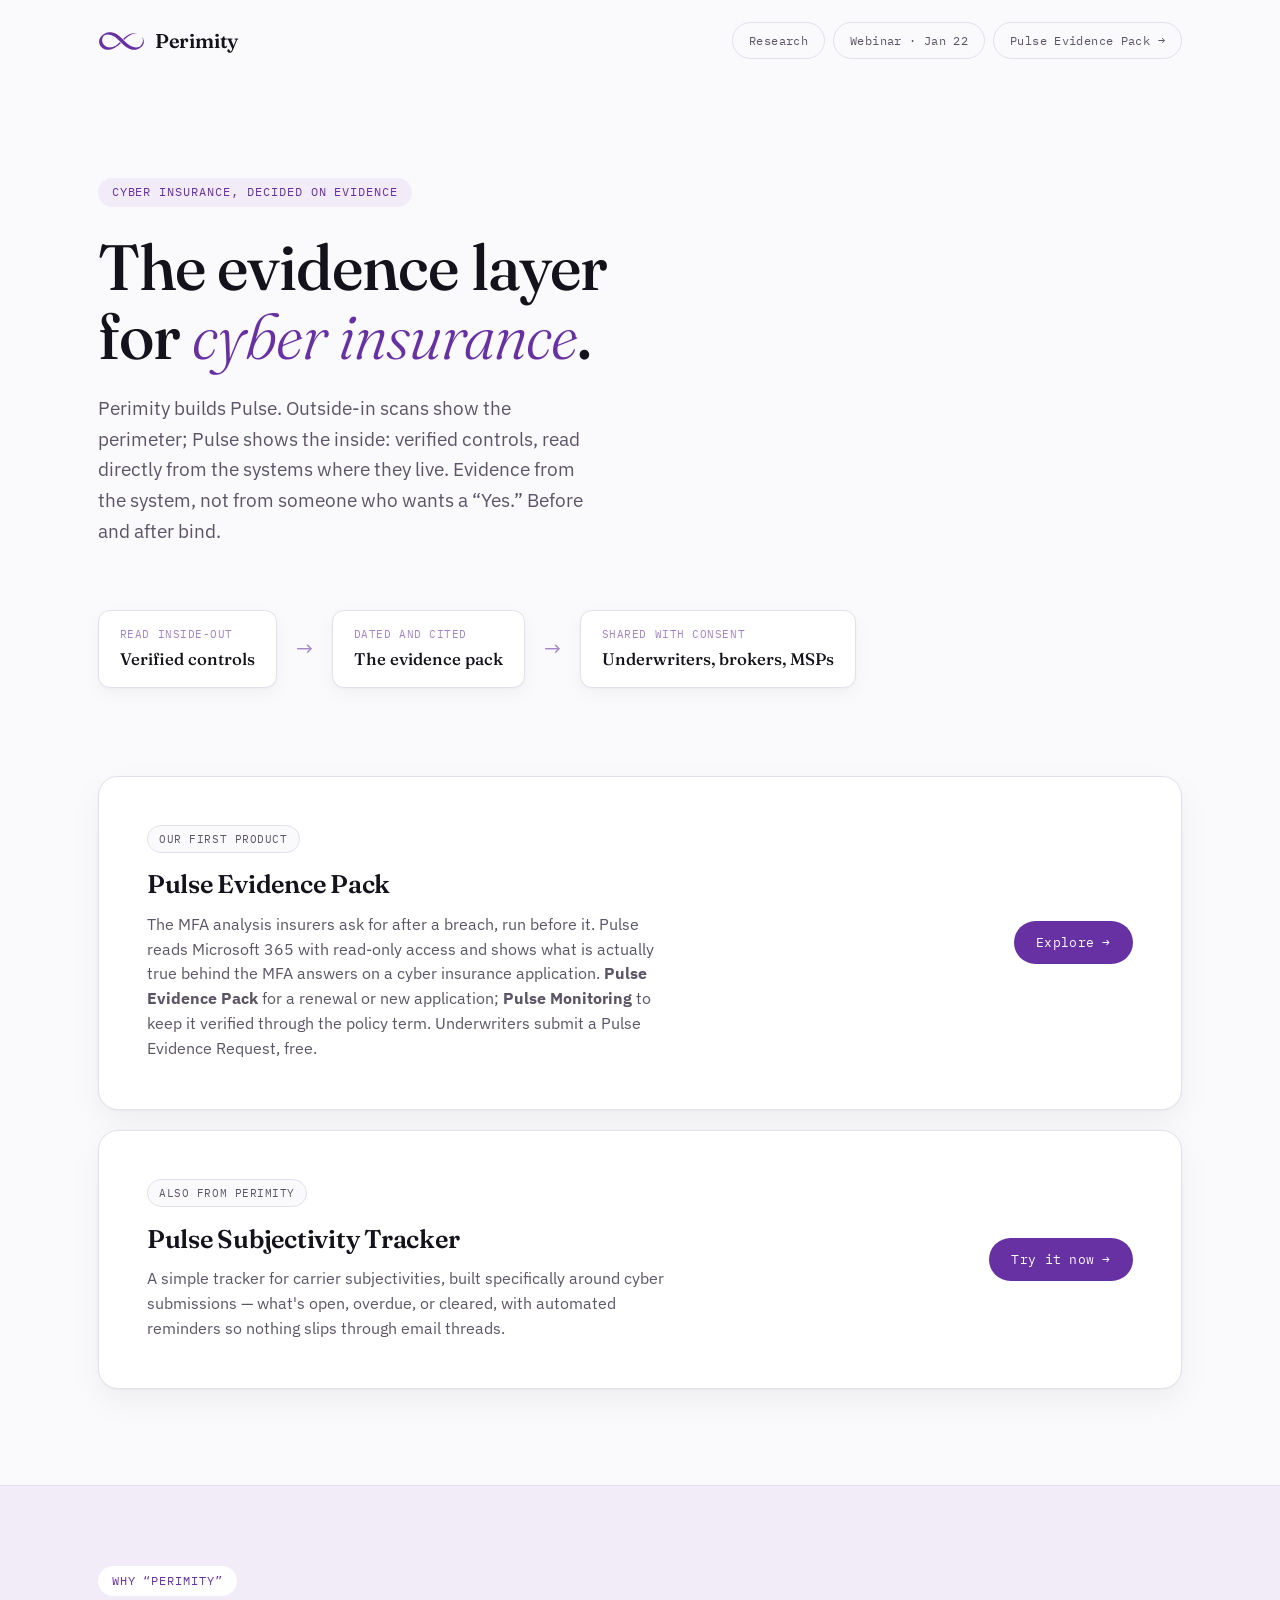
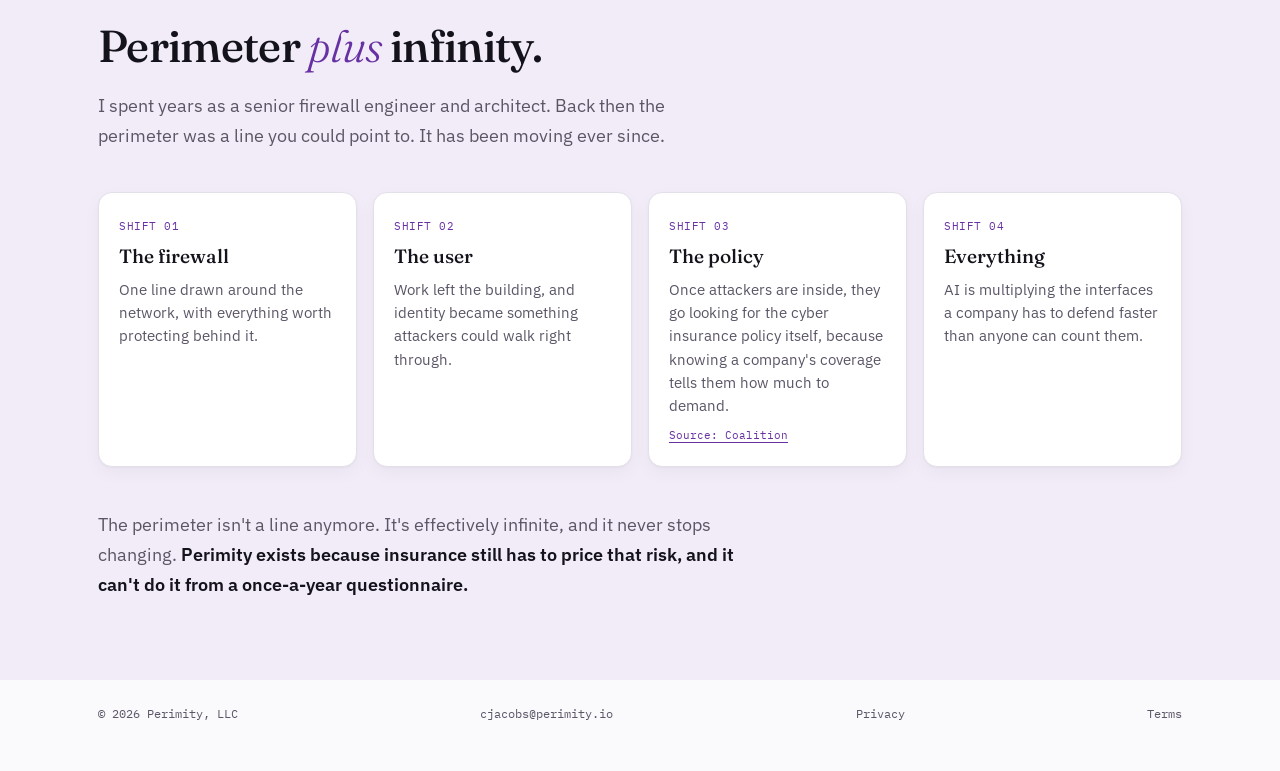
==== commit 4b47af13: "Rename Pulse MFA Analysis to Pulse Evidence Pack Product name is Pulse; the deliverable is the Pulse" ====
--- a/index.html
+++ b/index.html
@@ -380,6 +380,16 @@
 
   footer a:hover { color: var(--color-purple-deep); }
 </style>
+<script type="application/ld+json">
+{
+ "@context": "https://schema.org",
+ "@type": "Organization",
+ "name": "Perimity, LLC",
+ "url": "https://perimity.io/",
+ "logo": "https://perimity.io/assets/perimity-mark.svg",
+ "description": "Perimity builds Pulse, the evidence layer for cyber insurance: security controls read directly from Microsoft 365, before bind and during the policy."
+}
+</script>
 </head>
 <body>
 
@@ -391,7 +401,7 @@
     <nav>
       <a href="research/">Research</a>
       <a href="webinar/">Webinar · Jan 22</a>
-      <a href="pulse/mfa-analysis/">Pulse MFA Analysis →</a>
+      <a href="pulse/mfa-analysis/">Pulse Evidence Pack →</a>
     </nav>
   </header>
 
@@ -426,11 +436,11 @@
     <div class="product-card">
       <div class="product-copy">
         <span class="product-badge">Our first product</span>
-        <h2>Pulse MFA Analysis</h2>
+        <h2>Pulse Evidence Pack</h2>
         <p>
           The MFA analysis insurers ask for after a breach, run before it. Pulse reads
           Microsoft 365 with read-only access and shows what is actually true behind the MFA
-          answers on a cyber insurance application. <b>Pulse Evidence</b> for a renewal or new
+          answers on a cyber insurance application. <b>Pulse Evidence Pack</b> for a renewal or new
           application; <b>Pulse Monitoring</b> to keep it verified through the policy term.
           Underwriters submit a Pulse Evidence Request, free.
         </p>
